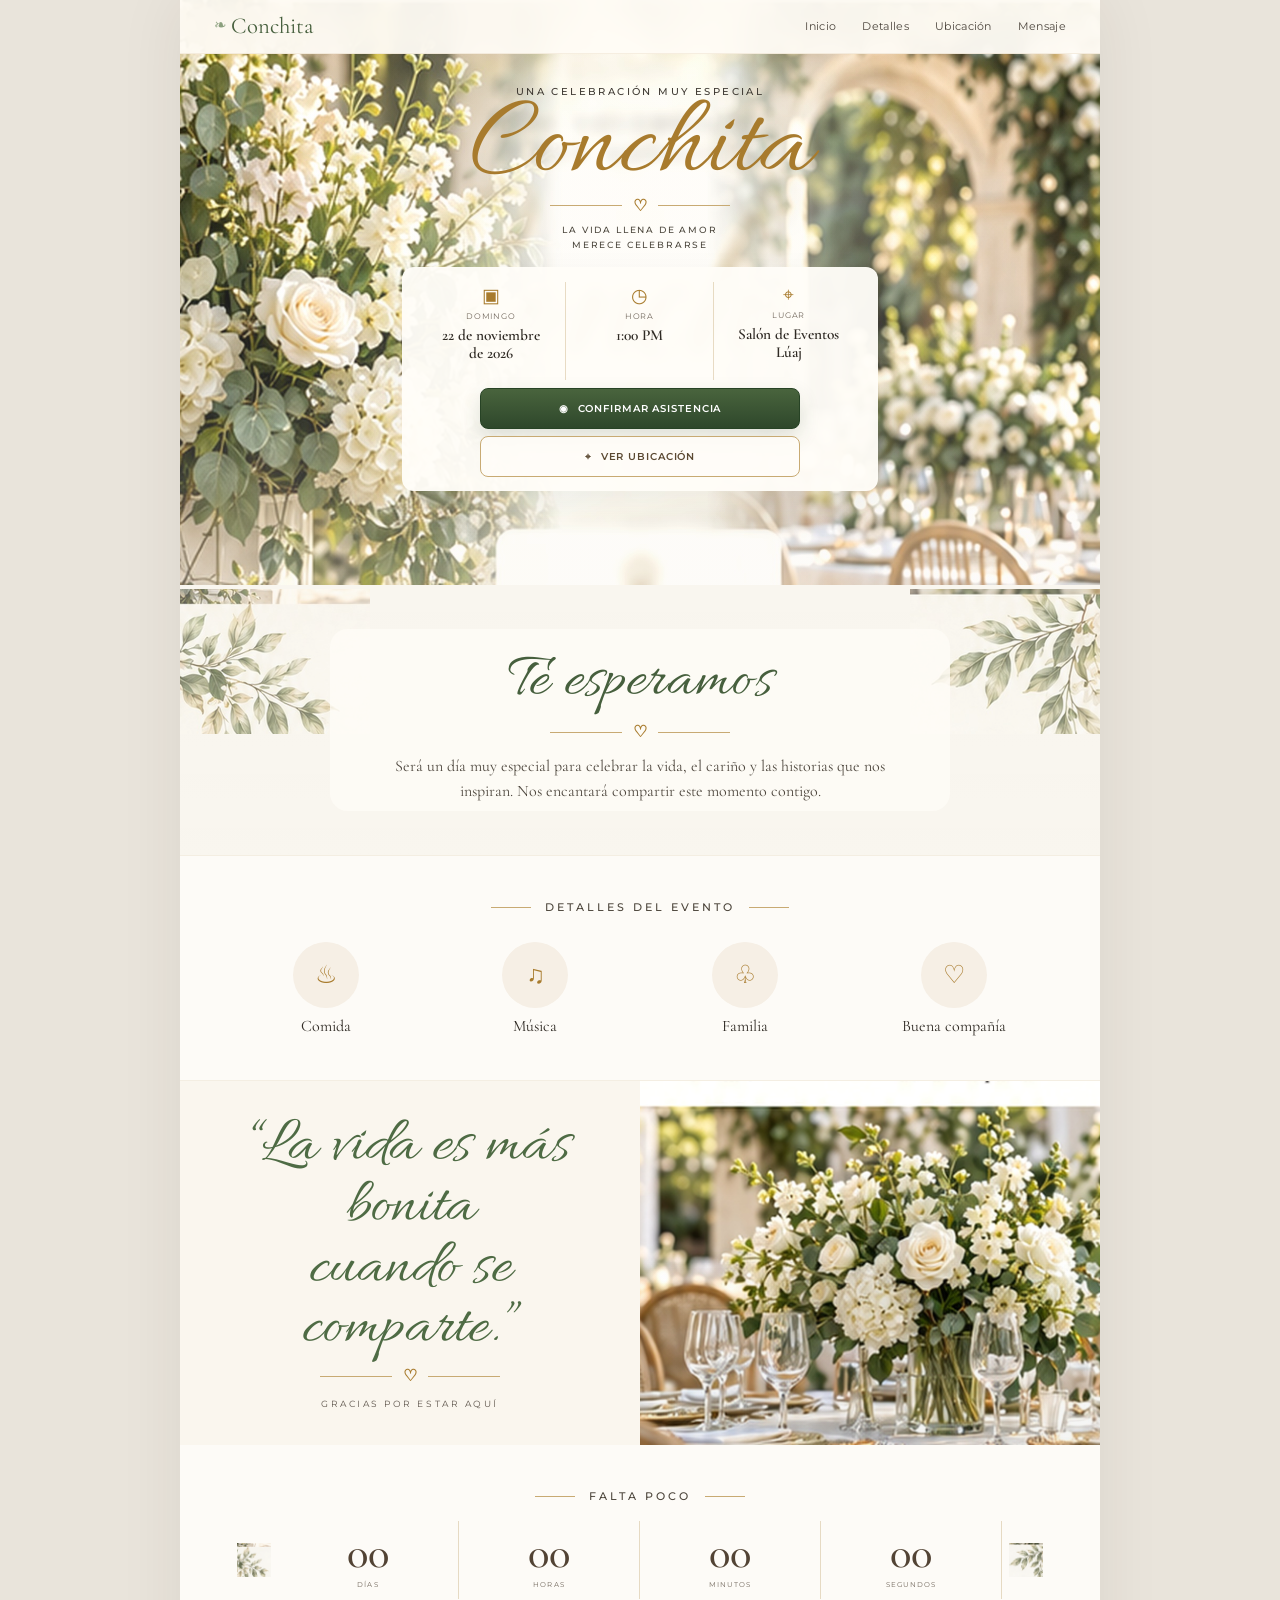
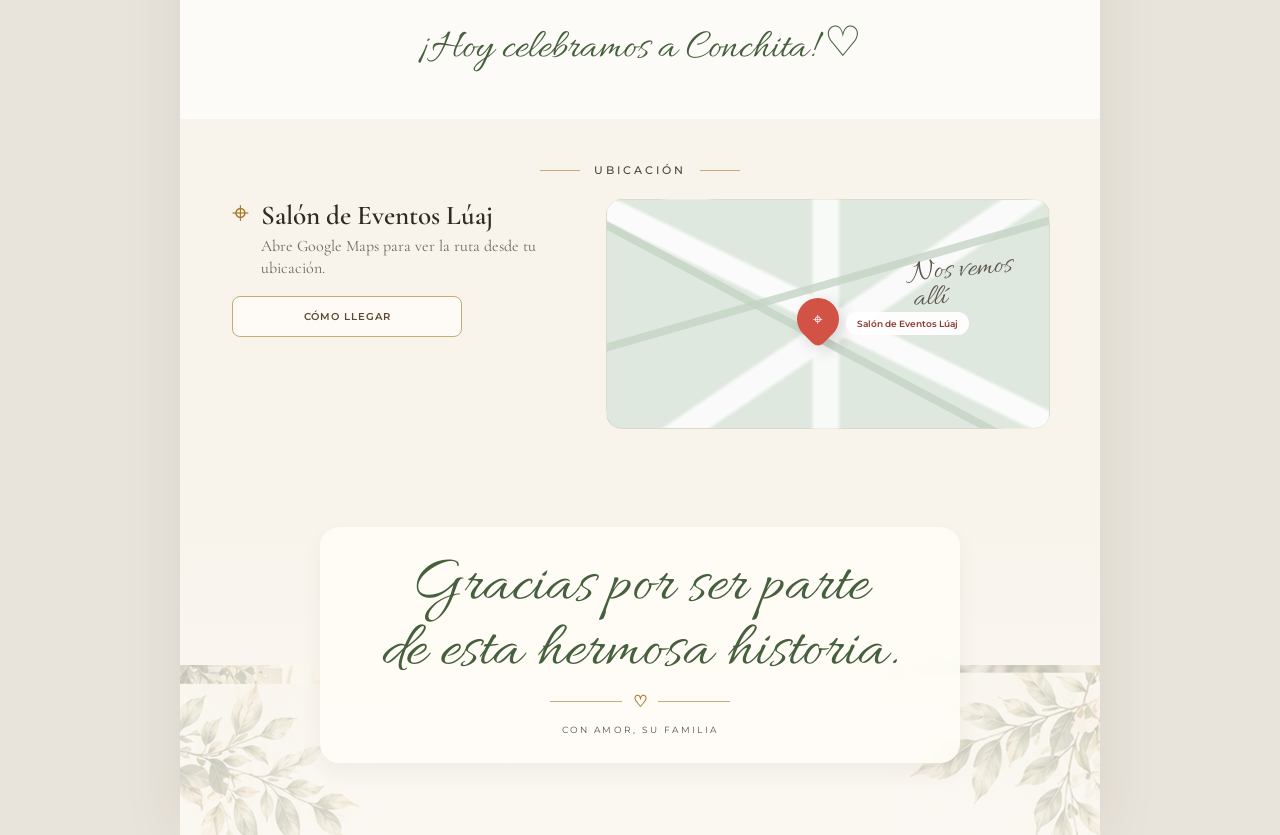
==== index.html @ e6d62286 "Publicar invitacion Conchita v10" ====
<!doctype html>
<html lang="es">
<head>
  <meta charset="utf-8" />
  <meta name="viewport" content="width=device-width, initial-scale=1, viewport-fit=cover" />
  <meta name="theme-color" content="#faf6ee" />
  <meta name="description" content="Invitación a la celebración de Conchita · Domingo 22 de noviembre de 2026 · 1:00 PM." />
  <title>Conchita · 22 de noviembre de 2026</title>

  <link rel="preconnect" href="https://fonts.googleapis.com">
  <link rel="preconnect" href="https://fonts.gstatic.com" crossorigin>
  <link href="https://fonts.googleapis.com/css2?family=Allura&family=Cormorant+Garamond:wght@400;500;600&family=Montserrat:wght@400;500;600&display=swap" rel="stylesheet">

  <link rel="stylesheet" href="styles.css" />
</head>
<body>
  <header class="site-header">
    <a class="brand" href="#inicio">
      <span class="brand-leaf">❧</span>
      <span>Conchita</span>
    </a>

    <nav class="top-nav" aria-label="Navegación principal">
      <a href="#inicio">Inicio</a>
      <a href="#detalles">Detalles</a>
      <a href="#ubicacion">Ubicación</a>
      <a href="#mensaje">Mensaje</a>
    </nav>
  </header>

  <main class="page-shell">
    <section class="hero" id="inicio">
      <div class="hero-inner reveal">
        <p class="hero-kicker">UNA CELEBRACIÓN<br class="mobile-break"> MUY ESPECIAL</p>

        <h1>Conchita</h1>

        <div class="ornament" aria-hidden="true">
          <span></span><b>♡</b><span></span>
        </div>

        <p class="hero-subtitle">LA VIDA LLENA DE AMOR<br>MERECE CELEBRARSE</p>

        <article class="hero-card">
          <div class="hero-facts">
            <div class="hero-fact">
              <div class="fact-icon">▣</div>
              <small>DOMINGO</small>
              <strong>22 de noviembre<br>de 2026</strong>
            </div>

            <div class="hero-fact">
              <div class="fact-icon">◷</div>
              <small>HORA</small>
              <strong>1:00 PM</strong>
            </div>

            <div class="hero-fact">
              <div class="fact-icon">⌖</div>
              <small>LUGAR</small>
              <strong>Salón de Eventos<br>Lúaj</strong>
            </div>
          </div>

          <div class="hero-actions">
            <a id="whatsappMain" class="button button-primary" href="#" target="_blank" rel="noopener noreferrer">
              <span>◉</span>
              Confirmar asistencia
            </a>

            <a class="button button-secondary" href="https://maps.app.goo.gl/MAH6czoGMJN4AqqD8" target="_blank" rel="noopener noreferrer">
              <span>⌖</span>
              Ver ubicación
            </a>
          </div>
        </article>
      </div>
    </section>

    <section class="personalized section" id="invitacionPersonalizada" hidden>
      <div class="personalized-card">
        <p class="personalized-label">INVITACIÓN PARA</p>
        <h2 id="personalizedName" class="personalized-name"></h2>
        <div class="mini-ornament" aria-hidden="true">
          <span></span><b>♡</b><span></span>
        </div>
        <p id="personalizedQuota" class="personalized-quota"></p>
      </div>
    </section>

    <section class="welcome section" id="mensaje">
      <div class="welcome-corner welcome-corner--left" aria-hidden="true"></div>
      <div class="welcome-corner welcome-corner--right" aria-hidden="true"></div>

      <div class="welcome-inner reveal">
        <h2 class="script-title">Te esperamos</h2>
        <div class="mini-ornament" aria-hidden="true">
          <span></span><b>♡</b><span></span>
        </div>
        <p class="welcome-text">
          Será un día muy especial para celebrar la vida, el cariño y las historias que nos inspiran.
          Nos encantará compartir este momento contigo.
        </p>
      </div>
    </section>

    <section class="details section" id="detalles">
      <div class="content-wide">
        <div class="section-heading reveal">
          <span></span><h2>DETALLES DEL EVENTO</h2><span></span>
        </div>

        <div class="detail-grid">
          <article class="detail-item reveal stagger">
            <div class="detail-icon">♨</div>
            <p>Comida</p>
          </article>
          <article class="detail-item reveal stagger">
            <div class="detail-icon">♫</div>
            <p>Música</p>
          </article>
          <article class="detail-item reveal stagger">
            <div class="detail-icon">♧</div>
            <p>Familia</p>
          </article>
          <article class="detail-item reveal stagger">
            <div class="detail-icon">♡</div>
            <p>Buena compañía</p>
          </article>
        </div>
      </div>
    </section>

    <section class="story">
      <div class="story-quote reveal">
        <blockquote>“La vida es más bonita<br>cuando se comparte.”</blockquote>
        <div class="mini-ornament" aria-hidden="true">
          <span></span><b>♡</b><span></span>
        </div>
        <p>GRACIAS POR ESTAR AQUÍ</p>
      </div>

      <div class="story-photo reveal" aria-label="Mesa con arreglo floral blanco"></div>
    </section>

    <section class="countdown section">
      <div class="content-wide reveal">
        <div class="section-heading">
          <span></span><h2>FALTA POCO</h2><span></span>
        </div>

        <div class="countdown-grid" aria-live="polite">
          <div class="countdown-leaf countdown-leaf--left" aria-hidden="true"></div>

          <div class="countdown-item">
            <strong id="days">00</strong>
            <span>DÍAS</span>
          </div>

          <div class="countdown-item">
            <strong id="hours">00</strong>
            <span>HORAS</span>
          </div>

          <div class="countdown-item">
            <strong id="minutes">00</strong>
            <span>MINUTOS</span>
          </div>

          <div class="countdown-item">
            <strong id="seconds">00</strong>
            <span>SEGUNDOS</span>
          </div>

          <div class="countdown-leaf countdown-leaf--right" aria-hidden="true"></div>
        </div>

        <p id="countdownFinished" class="finished-message" hidden>¡Hoy celebramos a Conchita! ♡</p>
      </div>
    </section>

    <section class="location section" id="ubicacion">
      <div class="content-wide">
        <div class="section-heading reveal">
          <span></span><h2>UBICACIÓN</h2><span></span>
        </div>

        <div class="location-grid">
          <div class="location-info reveal">
            <div class="location-title">
              <span class="location-pin">⌖</span>
              <div>
                <h3>Salón de Eventos Lúaj</h3>
                <p>Abre Google Maps para ver la ruta desde tu ubicación.</p>
              </div>
            </div>

            <a class="button button-secondary location-button"
               href="https://maps.app.goo.gl/MAH6czoGMJN4AqqD8"
               target="_blank"
               rel="noopener noreferrer">
              Cómo llegar
            </a>
          </div>

          <a class="map-card reveal"
             href="https://maps.app.goo.gl/MAH6czoGMJN4AqqD8"
             target="_blank"
             rel="noopener noreferrer"
             aria-label="Abrir ubicación del Salón de Eventos Lúaj en Google Maps">
            <span class="map-marker"></span>
            <span class="map-label">Salón de Eventos Lúaj</span>
            <em>Nos vemos<br>allí</em>
          </a>
        </div>
      </div>
    </section>

    <footer class="footer">
      <div class="footer-panel reveal">
        <p class="script-title footer-title">Gracias por ser parte<br>de esta hermosa historia.</p>
        <div class="mini-ornament" aria-hidden="true">
          <span></span><b>♡</b><span></span>
        </div>
        <p class="footer-small">CON AMOR, SU FAMILIA</p>
      </div>
    </footer>
  </main>

  <a id="whatsappFloating"
     class="floating-rsvp"
     href="#"
     target="_blank"
     rel="noopener noreferrer"
     aria-label="Confirmar asistencia por WhatsApp">
    <span>◉</span>
    Confirmar
  </a>

  <div class="rsvp-modal" id="rsvpModal" hidden>
    <div class="rsvp-backdrop" data-close-rsvp></div>

    <section class="rsvp-dialog" role="dialog" aria-modal="true" aria-labelledby="rsvpTitle">
      <button class="rsvp-close" type="button" aria-label="Cerrar" data-close-rsvp>×</button>
      <p class="rsvp-eyebrow">CONFIRMAR ASISTENCIA</p>

      <div id="genericRsvpPanel" hidden>
        <h2 id="genericRsvpTitle">¿Quién confirma su asistencia?</h2>
        <p class="rsvp-limit">Escribe tu nombre o el de tu familia.</p>

        <form id="genericRsvpForm" class="generic-rsvp-form">
          <label class="generic-rsvp-label" for="guestIdentity">Nombre o familia</label>
          <input
            id="guestIdentity"
            class="generic-rsvp-input"
            type="text"
            maxlength="80"
            autocomplete="name"
            placeholder="Ej. Familia García"
            required
          />
          <p id="genericRsvpError" class="generic-rsvp-error" role="alert" hidden>
            Escribe tu nombre o el de tu familia para continuar.
          </p>
          <button class="generic-rsvp-submit" type="submit">Continuar por WhatsApp</button>
          <button id="genericRsvpDecline" class="rsvp-decline" type="button">No podremos asistir</button>
        </form>
      </div>

      <div id="personalizedRsvpPanel" hidden>
        <h2 id="rsvpTitle">¿Cuántas personas asistirán?</h2>
        <p id="rsvpLimit" class="rsvp-limit"></p>
        <div id="rsvpOptions" class="rsvp-options"></div>
        <button id="rsvpDecline" class="rsvp-decline" type="button">No podremos asistir</button>
      </div>
    </section>
  </div>

  <script src="script.js"></script>
</body>
</html>
---- styles.css ----
:root {
  --ivory: #fdfbf7;
  --paper: #faf6ee;
  --paper-2: #f8f4ec;
  --beige: #efe7da;
  --gold: #a87b2d;
  --gold-soft: #c8aa73;
  --green: #465f3d;
  --green-dark: #2e472b;
  --ink: #2f2a24;
  --muted: #72685d;
  --line: rgba(168, 123, 45, .26);
  --shadow: 0 14px 34px rgba(70, 54, 32, .08);

  --script: "Allura", "Brush Script MT", cursive;
  --serif: "Cormorant Garamond", Georgia, serif;
  --sans: "Montserrat", Arial, sans-serif;

  --page-width: 920px;
}

* { box-sizing: border-box; }
html { scroll-behavior: smooth; }

body {
  margin: 0;
  min-width: 320px;
  background: #e9e4db;
  color: var(--ink);
  font-family: var(--serif);
}

a { color: inherit; text-decoration: none; }

.page-shell,
.site-header {
  width: min(100%, var(--page-width));
  margin-inline: auto;
}

.page-shell {
  background: var(--ivory);
  box-shadow: 0 0 60px rgba(52, 43, 30, .08);
}

.mobile-break { display: inline; }

/* HEADER */
.site-header {
  position: fixed;
  inset: 0 auto auto 50%;
  z-index: 50;
  transform: translateX(-50%);
  height: 54px;
  padding: max(0px, env(safe-area-inset-top)) 18px 0;
  display: flex;
  align-items: center;
  justify-content: space-between;
  background: rgba(255, 252, 246, .94);
  border-bottom: 1px solid rgba(168, 123, 45, .10);
  backdrop-filter: blur(12px);
  -webkit-backdrop-filter: blur(12px);
}

.brand {
  display: flex;
  align-items: center;
  gap: 4px;
  color: var(--green);
  font-size: 1.42rem;
  line-height: 1;
}

.brand-leaf {
  color: #8ba07e;
  font-size: .95rem;
  transform: translateY(-1px);
}

.top-nav {
  display: flex;
  gap: 17px;
}

.top-nav a {
  font-family: var(--sans);
  font-size: .62rem;
  letter-spacing: .03em;
  color: #4d463e;
}

/* HERO */
.hero {
  position: relative;
  min-height: 610px;
  padding: 80px 14px 12px;
  overflow: hidden;
  background:
    linear-gradient(to bottom, rgba(255,252,246,.04), rgba(248,243,234,.16)),
    url("assets/hero-v4.jpg") center top / cover no-repeat;
}

.hero::before {
  content: "";
  position: absolute;
  inset: 0;
  pointer-events: none;
  background:
    radial-gradient(ellipse at 50% 34%, rgba(255, 251, 243, .30), rgba(255, 251, 243, .07) 44%, transparent 72%);
}

.hero-inner {
  position: relative;
  z-index: 1;
  width: min(100%, 620px);
  margin: 0 auto;
  text-align: center;
}

.hero-kicker {
  margin: 0;
  color: #3f3a33;
  font-family: var(--sans);
  font-size: .62rem;
  font-weight: 500;
  line-height: 1.62;
  letter-spacing: .25em;
}

.hero h1 {
  margin: 2px 0 -2px;
  color: var(--gold);
  font-family: var(--script);
  font-size: clamp(5.1rem, 22vw, 7rem);
  line-height: .82;
  font-weight: 400;
  text-shadow: 0 1px 8px rgba(255,255,255,.18);
}

.ornament,
.mini-ornament {
  display: flex;
  align-items: center;
  justify-content: center;
  gap: 11px;
  color: var(--gold);
}

.ornament {
  margin: 2px auto 6px;
}

.ornament span,
.mini-ornament span {
  width: 72px;
  height: 1px;
  background: var(--gold-soft);
}

.hero-subtitle {
  margin: 0 0 14px;
  color: #4e493f;
  font-family: var(--sans);
  font-size: .58rem;
  font-weight: 500;
  letter-spacing: .20em;
  line-height: 1.68;
}

.hero-card {
  width: min(100%, 472px);
  margin: 0 auto;
  padding: 15px 15px 14px;
  border-radius: 12px;
  background: rgba(255, 253, 248, .96);
  box-shadow: var(--shadow);
}

.hero-facts {
  display: grid;
  grid-template-columns: repeat(3, 1fr);
}

.hero-fact {
  min-width: 0;
  min-height: 96px;
  padding: 2px 7px 10px;
  display: flex;
  flex-direction: column;
  align-items: center;
  border-right: 1px solid var(--line);
}

.hero-fact:last-child { border-right: 0; }

.fact-icon {
  color: var(--gold);
  font-size: 1.18rem;
  margin-bottom: 4px;
}

.hero-fact small {
  color: var(--muted);
  font-family: var(--sans);
  font-size: .50rem;
  letter-spacing: .10em;
  margin-bottom: 5px;
}

.hero-fact strong {
  font-size: .90rem;
  line-height: 1.20;
  font-weight: 600;
}

.hero-actions {
  margin-top: 8px;
  display: grid;
  gap: 7px;
  width: min(100%, 320px);
  margin-inline: auto;
}

.button {
  min-height: 41px;
  display: inline-flex;
  align-items: center;
  justify-content: center;
  gap: 9px;
  padding: 10px 14px;
  border-radius: 8px;
  border: 1px solid transparent;
  font-family: var(--sans);
  font-size: .62rem;
  font-weight: 600;
  letter-spacing: .09em;
  text-transform: uppercase;
  transition: transform .18s ease, box-shadow .18s ease, background .18s ease;
}

.button:active { transform: scale(.98); }

.button-primary {
  color: white;
  background: linear-gradient(180deg, #49643d, #2e472b);
  border-color: #274325;
  box-shadow: 0 8px 20px rgba(46, 71, 43, .16);
}

.button-secondary {
  color: #5b4932;
  background: rgba(255, 253, 248, .86);
  border-color: var(--gold-soft);
}

/* Shared section elements */
.section {
  position: relative;
  padding: 38px 18px;
}

.content-wide {
  width: min(100%, 820px);
  margin: 0 auto;
}

.section-heading {
  display: flex;
  align-items: center;
  justify-content: center;
  gap: 14px;
}

.section-heading span {
  width: 40px;
  height: 1px;
  background: var(--gold-soft);
}

.section-heading h2 {
  margin: 0;
  color: #4c453b;
  font-family: var(--sans);
  font-size: .68rem;
  font-weight: 500;
  letter-spacing: .28em;
  text-align: center;
}

.script-title {
  margin: 0;
  color: var(--green);
  font-family: var(--script);
  font-size: clamp(2.9rem, 13vw, 4.2rem);
  line-height: 1.02;
  font-weight: 400;
}

.mini-ornament {
  margin: 6px auto 12px;
}

/* Welcome */
.welcome {
  text-align: center;
  background: linear-gradient(to bottom, rgba(255,255,255,.14), rgba(255,255,255,.16)), var(--paper-2);
  overflow: hidden;
  padding-top: 38px;
}

.welcome-inner {
  width: min(100%, 620px);
  margin: 0 auto;
  position: relative;
  z-index: 1;
  padding: 20px 20px 8px;
  border-radius: 18px;
  background: rgba(255, 253, 248, .78);
}

.welcome .script-title {
  font-size: clamp(2.55rem, 11.4vw, 3.9rem);
  line-height: 1.08;
  letter-spacing: .005em;
}

.welcome-text {
  margin: 0 auto;
  max-width: 34rem;
  color: #4f483f;
  font-size: 1rem;
  line-height: 1.52;
}

.welcome-corner {
  position: absolute;
  width: 138px;
  height: 108px;
  opacity: .64;
  background-size: cover;
  background-position: center;
  pointer-events: none;
}

.welcome-corner--left {
  left: -10px;
  top: 8px;
  background-image: url("assets/corner-left.jpg");
}

.welcome-corner--right {
  right: -10px;
  top: 8px;
  background-image: url("assets/corner-right.jpg");
}

/* Details */
.details {
  background: var(--ivory);
  border-block: 1px solid rgba(168, 123, 45, .10);
}

.detail-grid {
  margin-top: 28px;
  display: grid;
  grid-template-columns: repeat(2, 1fr);
  gap: 22px 12px;
}

.detail-item {
  text-align: center;
}

.detail-icon {
  width: 66px;
  height: 66px;
  margin: 0 auto 8px;
  display: grid;
  place-items: center;
  border-radius: 50%;
  color: var(--gold);
  background: #f6efe5;
  font-size: 1.55rem;
}

.detail-item p {
  margin: 0;
  font-size: 1rem;
}

/* Story split */
.story {
  display: grid;
  background: var(--paper);
}

.story-quote {
  min-height: 280px;
  padding: 36px 24px;
  display: grid;
  place-content: center;
  text-align: center;
}

.story-quote blockquote {
  margin: 0;
  color: #4e6b44;
  font-family: var(--script);
  font-size: clamp(2.8rem, 12vw, 4rem);
  line-height: .95;
  font-weight: 400;
}

.story-quote p {
  margin: 0;
  font-family: var(--sans);
  font-size: .56rem;
  letter-spacing: .28em;
  color: #5f564d;
}

.story-photo {
  min-height: 285px;
  background:
    linear-gradient(to top, rgba(43,55,37,.05), transparent 55%),
    url("assets/table-flowers.jpg") center / cover no-repeat;
}

/* Countdown */
.countdown {
  background: var(--ivory);
}

.countdown-grid {
  margin-top: 18px;
  display: grid;
  grid-template-columns: 48px repeat(4, 1fr) 48px;
  align-items: center;
  gap: 0;
}

.countdown-leaf {
  width: 34px;
  height: 34px;
  margin-inline: auto;
  opacity: .85;
  background-size: cover;
  background-position: center;
  filter: saturate(.8);
}

.countdown-leaf--left { background-image: url("assets/corner-left.jpg"); }
.countdown-leaf--right { background-image: url("assets/corner-right.jpg"); }

.countdown-item {
  min-width: 0;
  padding: 10px 4px;
  text-align: center;
  border-right: 1px solid var(--line);
}

.countdown-item:last-of-type { border-right: 0; }

.countdown-item strong {
  display: block;
  color: #524334;
  font-size: clamp(1.9rem, 9vw, 2.8rem);
  line-height: 1;
  font-weight: 500;
}

.countdown-item span {
  display: block;
  margin-top: 4px;
  color: var(--muted);
  font-family: var(--sans);
  font-size: .46rem;
  letter-spacing: .15em;
}

.finished-message {
  margin: 18px 0 0;
  color: var(--green);
  font-family: var(--script);
  font-size: 2.6rem;
  text-align: center;
}

/* Location */
.location {
  background: var(--paper-2);
}

.location-grid {
  margin-top: 22px;
  display: grid;
  gap: 14px;
}

.location-info {
  padding: 0 2px;
}

.location-title {
  display: flex;
  align-items: flex-start;
  gap: 12px;
}

.location-pin {
  color: var(--gold);
  font-size: 1.9rem;
  line-height: 1;
}

.location-title h3 {
  margin: 0 0 3px;
  font-size: 1.7rem;
  font-weight: 600;
}

.location-title p {
  margin: 0;
  color: var(--muted);
  font-size: 1rem;
  line-height: 1.4;
}

.location-button {
  margin-top: 16px;
  width: 100%;
}

.map-card {
  position: relative;
  min-height: 220px;
  overflow: hidden;
  border-radius: 16px;
  border: 1px solid rgba(168, 123, 45, .12);
  background:
    linear-gradient(26deg, transparent 46%, rgba(255,255,255,.84) 47% 52%, transparent 53%),
    linear-gradient(-34deg, transparent 43%, rgba(255,255,255,.80) 44% 49%, transparent 50%),
    linear-gradient(90deg, transparent 46%, rgba(255,255,255,.78) 47% 52%, transparent 53%),
    #dfe8df;
}

.map-card::before,
.map-card::after {
  content: "";
  position: absolute;
  left: -15%;
  width: 130%;
  height: 8px;
  background: rgba(196, 212, 197, .78);
}

.map-card::before {
  top: 35%;
  transform: rotate(-16deg);
}

.map-card::after {
  top: 61%;
  transform: rotate(28deg);
}

.map-marker {
  position: absolute;
  left: 43%;
  top: 43%;
  z-index: 1;
  width: 42px;
  height: 42px;
  border-radius: 50% 50% 50% 8px;
  background: #d35246;
  transform: rotate(-45deg);
  box-shadow: 0 8px 16px rgba(0,0,0,.16);
}

.map-marker::after {
  content: "⌖";
  position: absolute;
  inset: 0;
  display: grid;
  place-items: center;
  color: white;
  font-size: 1.05rem;
  transform: rotate(45deg);
}

.map-label {
  position: absolute;
  left: 54%;
  top: 49%;
  z-index: 1;
  padding: 6px 11px;
  border-radius: 99px;
  background: rgba(255,255,255,.92);
  color: #8a382f;
  font-family: var(--sans);
  font-size: .58rem;
  font-weight: 600;
}

.map-card em {
  position: absolute;
  right: 8%;
  top: 25%;
  z-index: 1;
  color: #5d554b;
  font-family: var(--script);
  font-size: 1.85rem;
  line-height: .88;
  font-style: normal;
  transform: rotate(-5deg);
}

/* Footer */
.footer {
  position: relative;
  overflow: hidden;
  min-height: 340px;
  padding: 54px 18px 72px;
  display: grid;
  place-items: center;
  background: linear-gradient(to bottom, #f8f4ec, #fbf8f2);
}

.footer::before,
.footer::after {
  content: "";
  position: absolute;
  bottom: 0;
  width: 210px;
  height: 170px;
  background-size: cover;
  background-position: center;
  opacity: .22;
  pointer-events: none;
}

.footer::before {
  left: 0;
  background-image: url("assets/corner-left.jpg");
}

.footer::after {
  right: 0;
  background-image: url("assets/corner-right.jpg");
}

.footer-panel {
  position: relative;
  z-index: 1;
  width: min(100%, 640px);
  padding: 28px 20px;
  text-align: center;
  border-radius: 20px;
  background: rgba(255, 253, 248, .88);
  box-shadow: 0 9px 22px rgba(70, 54, 32, .06);
  backdrop-filter: blur(5px);
  -webkit-backdrop-filter: blur(5px);
}

.footer-title {
  font-size: clamp(2.7rem, 11vw, 4rem);
  line-height: 1.02;
}

.footer-small {
  margin: 0;
  color: #574f46;
  font-family: var(--sans);
  font-size: .56rem;
  letter-spacing: .26em;
}

/* Floating button */
.floating-rsvp {
  position: fixed;
  z-index: 40;
  right: 14px;
  bottom: calc(14px + env(safe-area-inset-bottom));
  min-height: 46px;
  padding: 0 18px;
  display: inline-flex;
  align-items: center;
  gap: 8px;
  border-radius: 999px;
  color: white;
  background: linear-gradient(180deg, #49643d, #2e472b);
  box-shadow: 0 10px 24px rgba(46, 71, 43, .26);
  font-family: var(--sans);
  font-size: .67rem;
  font-weight: 600;
  opacity: 0;
  pointer-events: none;
  transform: translateY(12px);
  transition: opacity .28s ease, transform .28s ease;
}

.floating-rsvp.is-visible {
  opacity: 1;
  pointer-events: auto;
  transform: translateY(0);
}

/* Scroll reveal */
.reveal {
  opacity: 0;
  transform: translateY(20px);
  transition:
    opacity .8s cubic-bezier(.2,.65,.2,1),
    transform .8s cubic-bezier(.2,.65,.2,1);
}

.reveal.is-visible {
  opacity: 1;
  transform: translateY(0);
}

.stagger:nth-child(2) { transition-delay: .08s; }
.stagger:nth-child(3) { transition-delay: .16s; }
.stagger:nth-child(4) { transition-delay: .24s; }

@media (min-width: 760px) {
  .mobile-break { display: none; }

  .site-header {
    padding-inline: 34px;
  }

  .top-nav {
    gap: 26px;
  }

  .top-nav a {
    font-size: .66rem;
  }

  .hero {
    min-height: 585px;
    padding: 84px 22px 20px;
    background-position: center 0%;
  }

  .hero-inner {
    width: min(100%, 620px);
  }

  .hero-kicker {
    font-size: .60rem;
  }

  .hero h1 {
    font-size: 7.2rem;
  }

  .hero-subtitle {
    font-size: .57rem;
  }

  .hero-card {
    width: 476px;
  }

  .hero-fact {
    min-height: 98px;
  }

  .hero-fact strong {
    font-size: .96rem;
  }

  .section {
    padding-block: 44px;
  }

  .welcome-corner {
    width: 190px;
    height: 145px;
  }

  .welcome-corner--left {
    left: 0;
    top: 4px;
  }

  .welcome-corner--right {
    right: 0;
    top: 4px;
  }

  .detail-grid {
    grid-template-columns: repeat(4, 1fr);
    gap: 18px;
  }

  .story {
    grid-template-columns: 1fr 1fr;
  }

  .story-quote,
  .story-photo {
    min-height: 290px;
  }

  .location-grid {
    grid-template-columns: 1.05fr 1.3fr;
    align-items: start;
    gap: 18px;
  }

  .location-button {
    width: 230px;
  }

  .map-card {
    min-height: 230px;
  }
}

@media (prefers-reduced-motion: reduce) {
  html { scroll-behavior: auto; }

  *, *::before, *::after {
    animation: none !important;
    transition-duration: .01ms !important;
    transition-delay: 0ms !important;
  }

  .reveal {
    opacity: 1;
    transform: none;
  }
}


/* ================================================================
   V09 — INVITACIÓN PERSONALIZADA
   Se activa únicamente cuando existe un parámetro ?i= válido.
   ================================================================ */

.personalized {
  padding-top: 28px;
  padding-bottom: 28px;
  background: linear-gradient(to bottom, #fbf8f2, #f8f4ec);
}

.personalized-card {
  width: min(100%, 620px);
  margin: 0 auto;
  padding: 24px 20px;
  text-align: center;
  border: 1px solid rgba(168, 123, 45, .18);
  border-radius: 18px;
  background: rgba(255, 253, 248, .90);
  box-shadow: 0 10px 26px rgba(70, 54, 32, .06);
}

.personalized-label {
  margin: 0 0 3px;
  color: var(--muted);
  font-family: var(--sans);
  font-size: .56rem;
  font-weight: 600;
  letter-spacing: .24em;
}

.personalized-name {
  margin: 0;
  color: var(--green);
  font-family: var(--serif);
  font-size: clamp(1.9rem, 8vw, 2.8rem);
  font-weight: 600;
  line-height: 1.08;
}

.personalized-quota {
  margin: 0 auto;
  max-width: 31rem;
  color: #554c42;
  font-size: 1.05rem;
  line-height: 1.45;
}

.rsvp-modal[hidden] {
  display: none;
}

.rsvp-modal {
  position: fixed;
  inset: 0;
  z-index: 100;
  display: grid;
  place-items: end center;
  padding: 16px;
}

.rsvp-backdrop {
  position: absolute;
  inset: 0;
  background: rgba(31, 35, 29, .46);
  backdrop-filter: blur(4px);
  -webkit-backdrop-filter: blur(4px);
}

.rsvp-dialog {
  position: relative;
  z-index: 1;
  width: min(100%, 440px);
  padding: 30px 22px 24px;
  text-align: center;
  border: 1px solid rgba(168, 123, 45, .22);
  border-radius: 22px;
  background: #fffdf8;
  box-shadow: 0 24px 70px rgba(29, 31, 26, .22);
}

.rsvp-close {
  position: absolute;
  top: 9px;
  right: 12px;
  width: 36px;
  height: 36px;
  display: grid;
  place-items: center;
  border: 0;
  background: transparent;
  color: #6d645a;
  font-size: 1.7rem;
  cursor: pointer;
}

.rsvp-eyebrow {
  margin: 0 0 9px;
  color: var(--gold);
  font-family: var(--sans);
  font-size: .56rem;
  font-weight: 600;
  letter-spacing: .22em;
}

.rsvp-dialog h2 {
  margin: 0;
  color: var(--green);
  font-size: 1.75rem;
  font-weight: 600;
  line-height: 1.12;
}

.rsvp-limit {
  margin: 8px auto 18px;
  color: var(--muted);
  font-size: .98rem;
}

.rsvp-options {
  display: grid;
  grid-template-columns: repeat(4, minmax(0, 1fr));
  gap: 9px;
}

.rsvp-option {
  min-height: 50px;
  border: 1px solid var(--gold-soft);
  border-radius: 10px;
  background: #fbf7ef;
  color: #55452f;
  font-family: var(--sans);
  font-size: .92rem;
  font-weight: 600;
  cursor: pointer;
  transition: transform .16s ease, background .16s ease, color .16s ease;
}

.rsvp-option:hover {
  background: #f3eadc;
}

.rsvp-option:active {
  transform: scale(.97);
}

.rsvp-decline {
  width: 100%;
  margin-top: 16px;
  padding: 11px 14px;
  border: 0;
  background: transparent;
  color: #756b61;
  font-family: var(--sans);
  font-size: .70rem;
  text-decoration: underline;
  text-underline-offset: 3px;
  cursor: pointer;
}

body.is-modal-open {
  overflow: hidden;
}

@media (min-width: 760px) {
  .personalized {
    padding-block: 32px;
  }

  .rsvp-modal {
    place-items: center;
  }

  .rsvp-dialog {
    padding: 34px 28px 26px;
  }
}


/* ================================================================
   V10 — CONFIRMACIÓN GENÉRICA CON IDENTIFICACIÓN
   Sin ?i= pide nombre/familia. Con ?i= conserva el límite personalizado.
   ================================================================ */

.generic-rsvp-form {
  margin-top: 18px;
  display: grid;
  gap: 10px;
  text-align: left;
}

.generic-rsvp-label {
  color: #5f564d;
  font-family: var(--sans);
  font-size: .64rem;
  font-weight: 600;
  letter-spacing: .08em;
  text-transform: uppercase;
}

.generic-rsvp-input {
  width: 100%;
  min-height: 50px;
  padding: 12px 14px;
  border: 1px solid rgba(168, 123, 45, .38);
  border-radius: 10px;
  outline: none;
  background: #fbf7ef;
  color: var(--ink);
  font-family: var(--serif);
  font-size: 1.05rem;
  transition: border-color .16s ease, box-shadow .16s ease, background .16s ease;
}

.generic-rsvp-input::placeholder {
  color: #a0968c;
}

.generic-rsvp-input:focus {
  border-color: var(--gold);
  background: #fffdf8;
  box-shadow: 0 0 0 3px rgba(168, 123, 45, .10);
}

.generic-rsvp-error {
  margin: -1px 0 2px;
  color: #93483f;
  font-family: var(--sans);
  font-size: .65rem;
  line-height: 1.35;
}

.generic-rsvp-submit {
  min-height: 48px;
  margin-top: 3px;
  border: 1px solid #274325;
  border-radius: 10px;
  color: white;
  background: linear-gradient(180deg, #49643d, #2e472b);
  box-shadow: 0 8px 20px rgba(46, 71, 43, .16);
  font-family: var(--sans);
  font-size: .68rem;
  font-weight: 600;
  letter-spacing: .08em;
  text-transform: uppercase;
  cursor: pointer;
}

.generic-rsvp-form .rsvp-decline {
  margin-top: 2px;
  text-align: center;
}
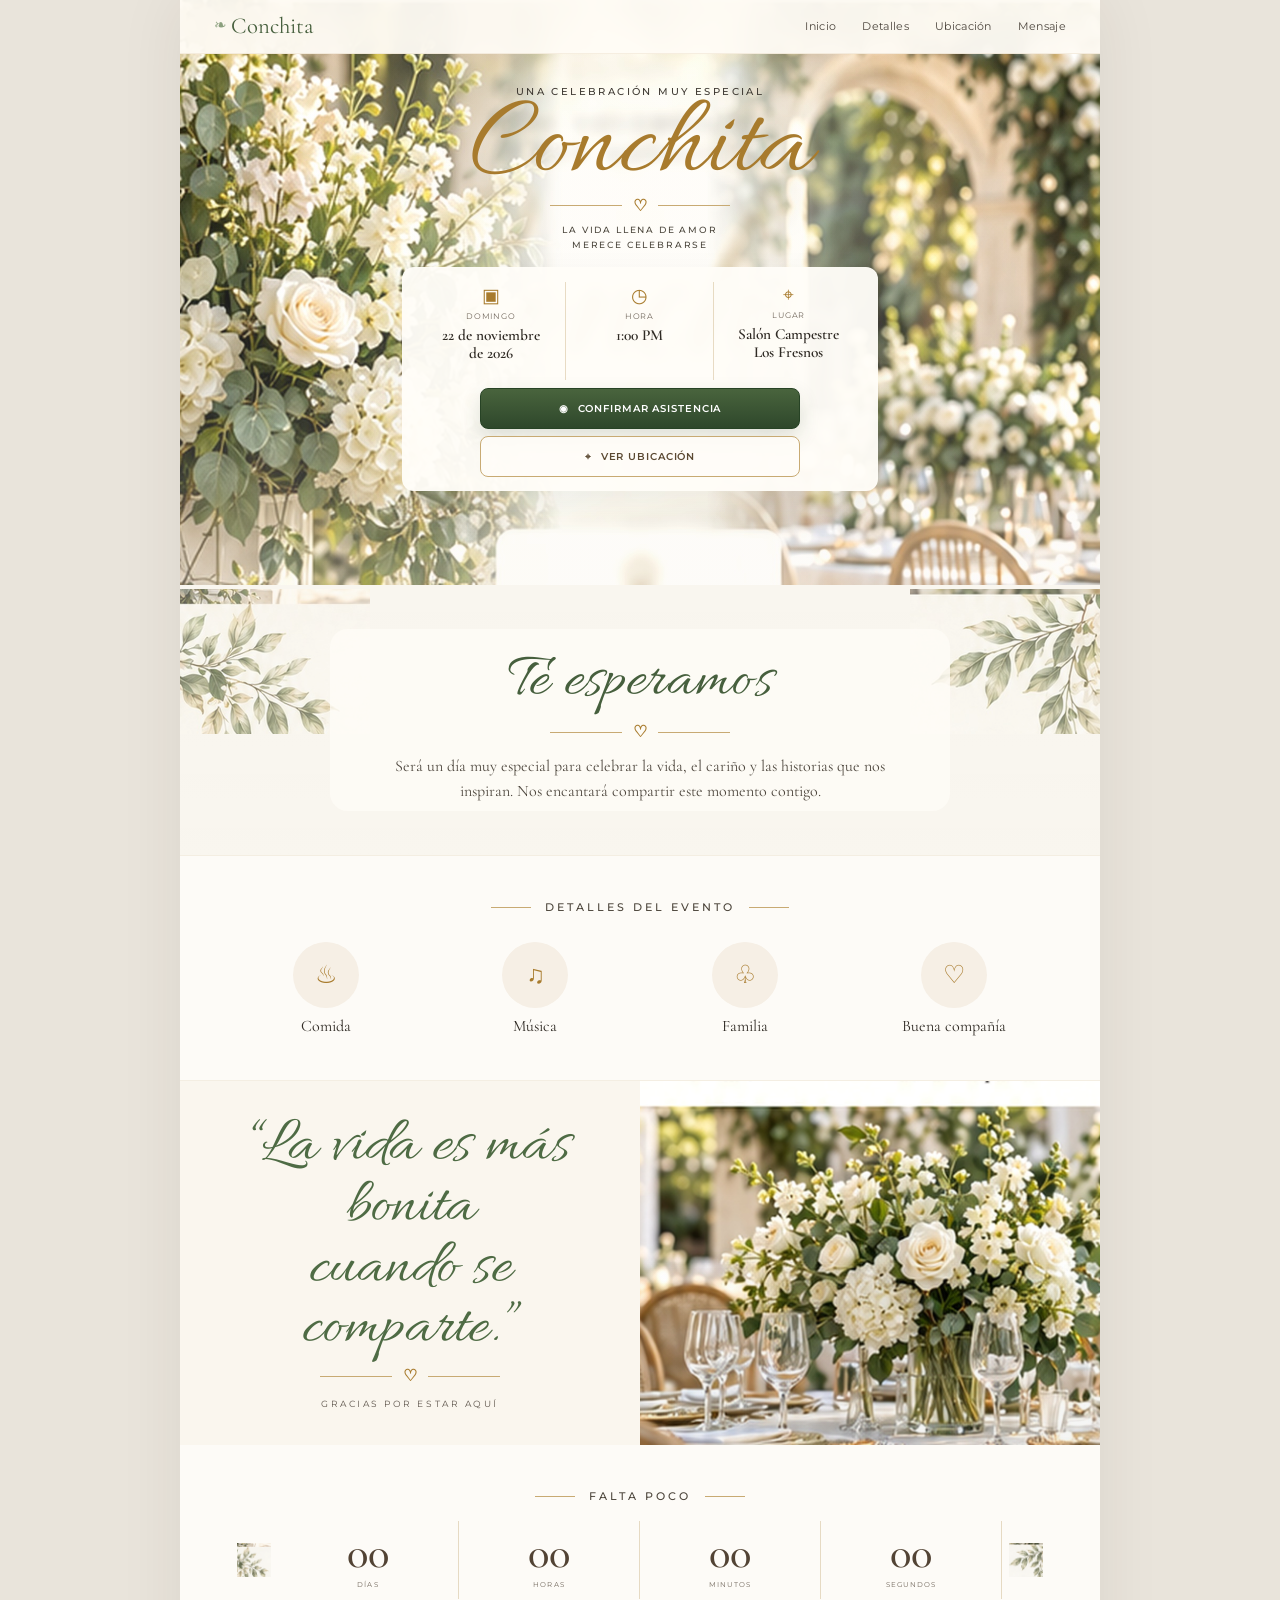
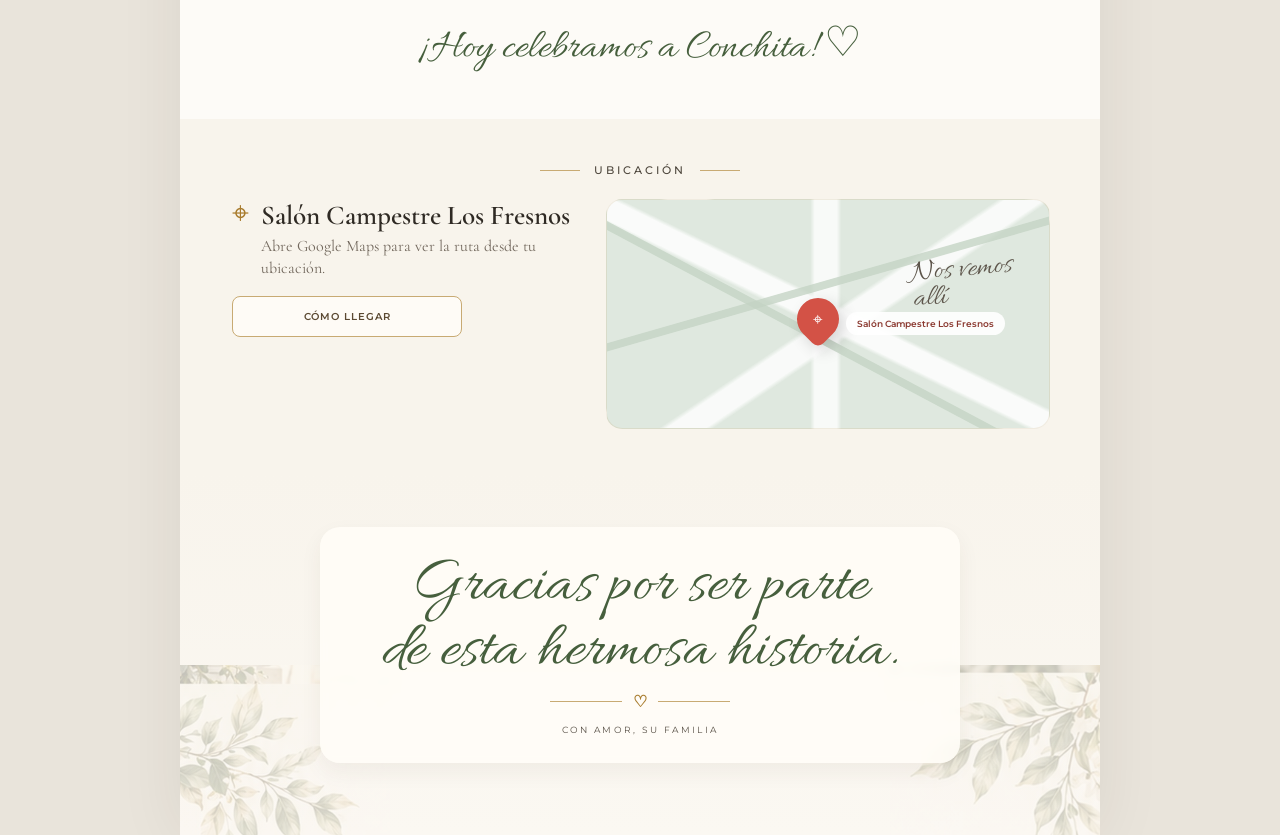
==== commit 29181e83: "Actualiza sede del evento a Salón Campestre Los Fresnos" ====
--- a/index.html
+++ b/index.html
@@ -58,7 +58,7 @@
             <div class="hero-fact">
               <div class="fact-icon">⌖</div>
               <small>LUGAR</small>
-              <strong>Salón de Eventos<br>Lúaj</strong>
+              <strong>Salón Campestre<br>Los Fresnos</strong>
             </div>
           </div>
 
@@ -68,7 +68,7 @@
               Confirmar asistencia
             </a>
 
-            <a class="button button-secondary" href="https://maps.app.goo.gl/MAH6czoGMJN4AqqD8" target="_blank" rel="noopener noreferrer">
+            <a class="button button-secondary" href="https://maps.app.goo.gl/xr19CBrUj3FskYRE9?g_st=ic" target="_blank" rel="noopener noreferrer">
               <span>⌖</span>
               Ver ubicación
             </a>
@@ -190,13 +190,13 @@
             <div class="location-title">
               <span class="location-pin">⌖</span>
               <div>
-                <h3>Salón de Eventos Lúaj</h3>
+                <h3>Salón Campestre Los Fresnos</h3>
                 <p>Abre Google Maps para ver la ruta desde tu ubicación.</p>
               </div>
             </div>
 
             <a class="button button-secondary location-button"
-               href="https://maps.app.goo.gl/MAH6czoGMJN4AqqD8"
+               href="https://maps.app.goo.gl/xr19CBrUj3FskYRE9?g_st=ic"
                target="_blank"
                rel="noopener noreferrer">
               Cómo llegar
@@ -204,12 +204,12 @@
           </div>
 
           <a class="map-card reveal"
-             href="https://maps.app.goo.gl/MAH6czoGMJN4AqqD8"
+             href="https://maps.app.goo.gl/xr19CBrUj3FskYRE9?g_st=ic"
              target="_blank"
              rel="noopener noreferrer"
-             aria-label="Abrir ubicación del Salón de Eventos Lúaj en Google Maps">
+             aria-label="Abrir ubicación del Salón Campestre Los Fresnos en Google Maps">
             <span class="map-marker"></span>
-            <span class="map-label">Salón de Eventos Lúaj</span>
+            <span class="map-label">Salón Campestre Los Fresnos</span>
             <em>Nos vemos<br>allí</em>
           </a>
         </div>
